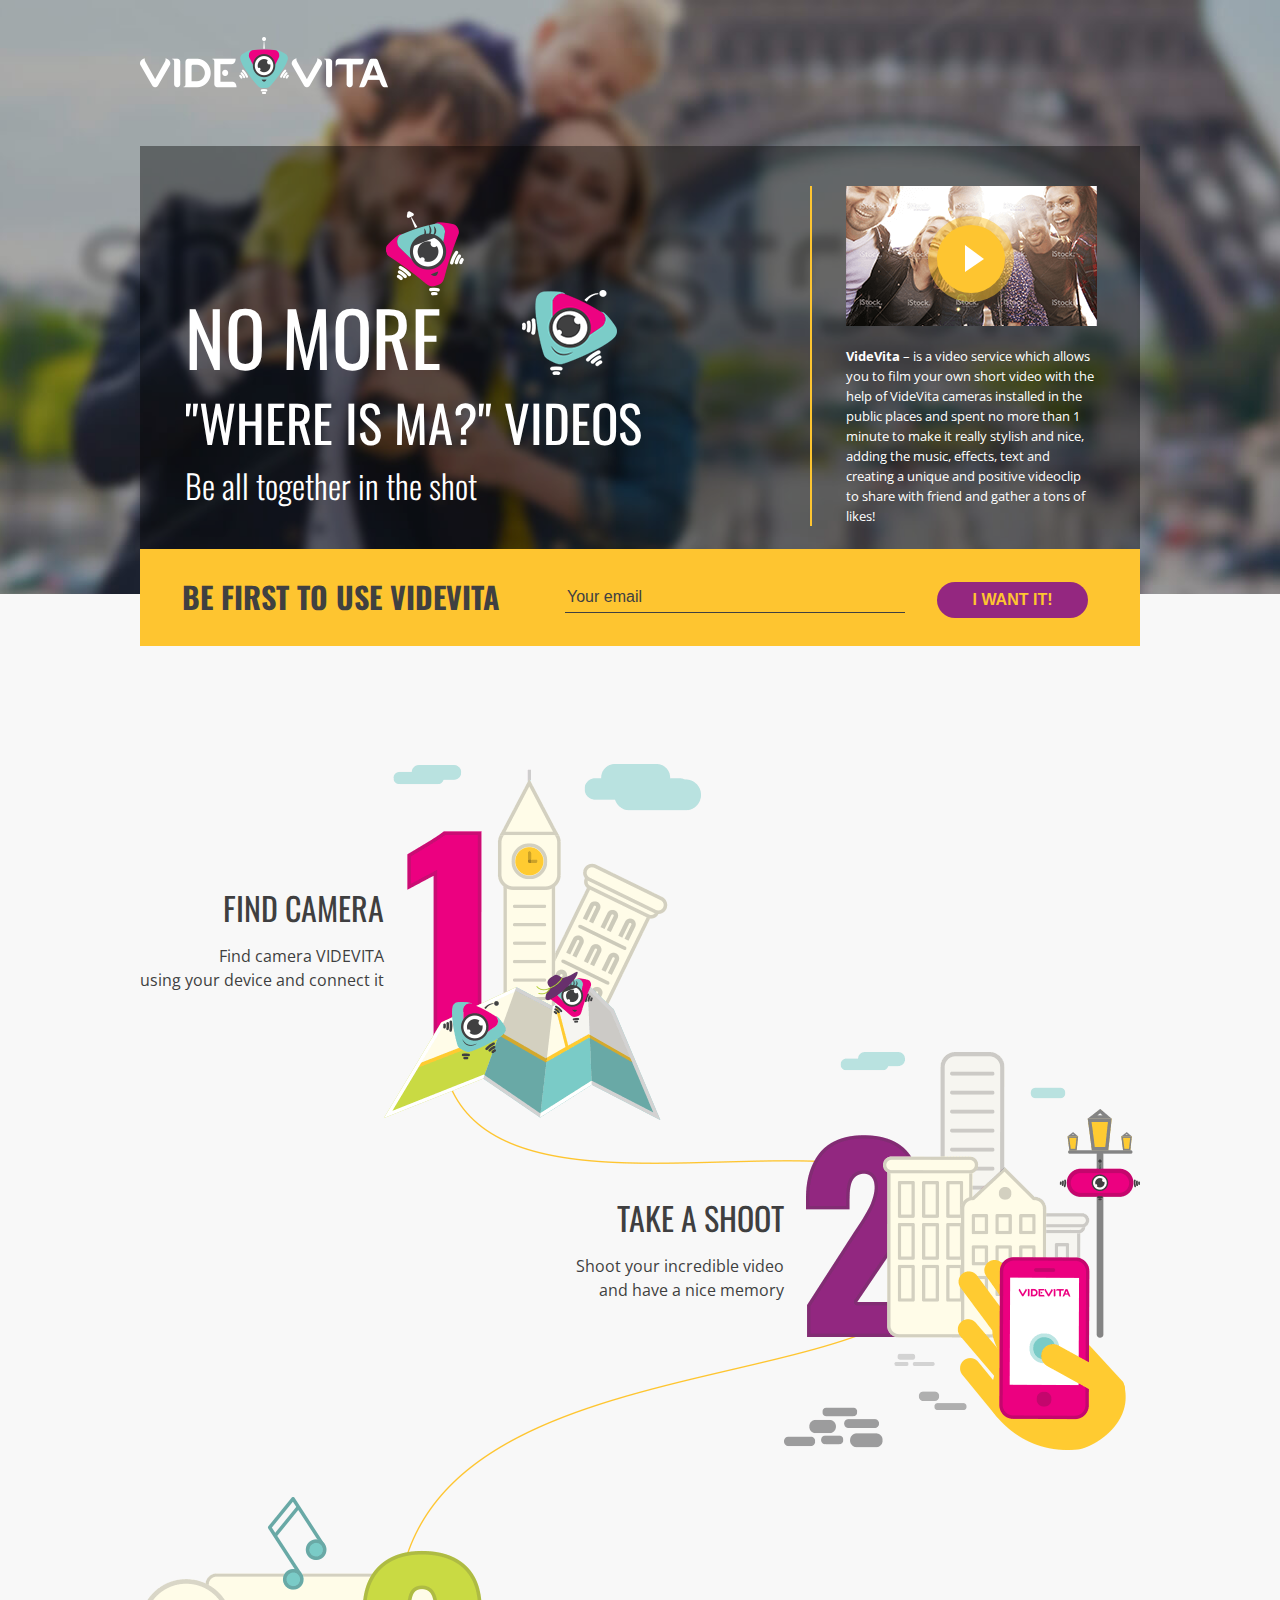
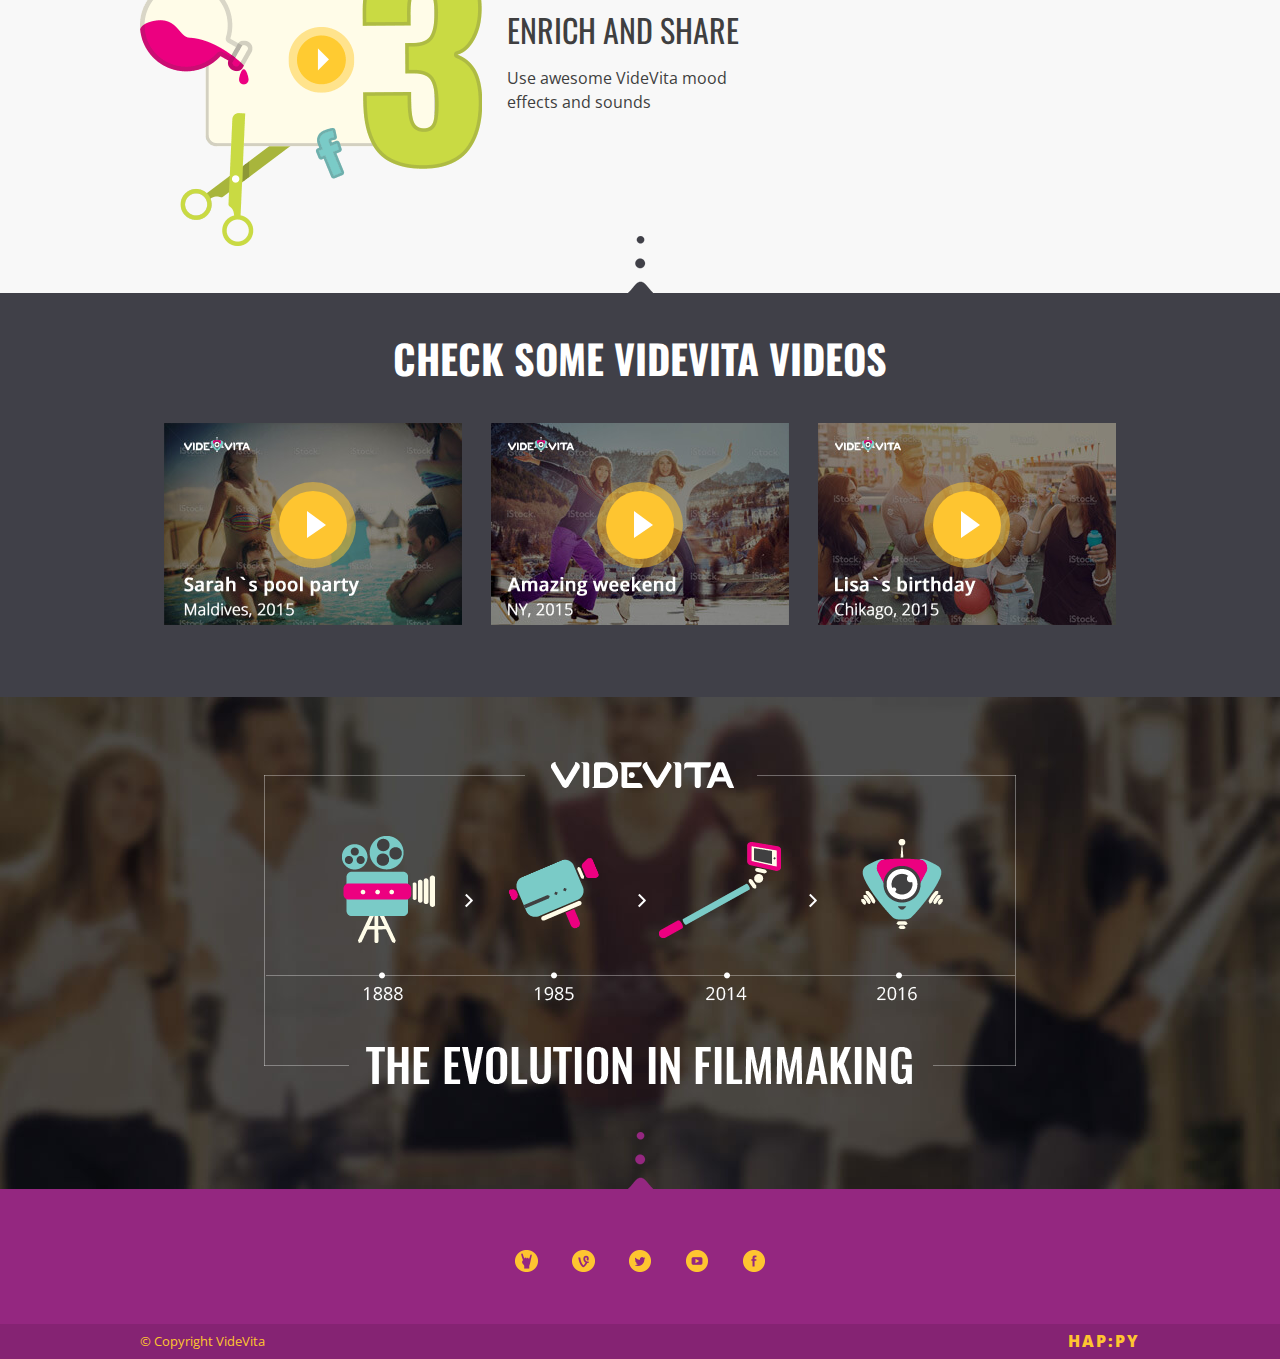
==== index.html @ 078ba2a0 "top finish" ====
<!DOCTYPE html>
<html lang="en">
<head>
	<meta charset="UTF-8">
	<title>Vide Vita</title>
	<link rel="stylesheet" href="css/application.css">
	<script src="javascript/jquery-1.11.3.min.js"></script>
	<script src="javascript/main.js"></script>
</head>
<body>

<div class="overflow" id="top_popup">
	<div class="popup animated fadeInLeft">
		<div class="close_btn">&times;</div>
		<iframe width="620" height="515" src="https://www.youtube.com/embed/m9vE_KxJKB8" frameborder="0" allowfullscreen></iframe>
	</div>
</div>
<div class="overflow" id="top_popup1">
	<div class="popup animated fadeInLeft">
		<div class="close_btn">close</div>
		<iframe width="620" height="515" src="https://www.youtube.com/embed/Utg8xJfvDkA" frameborder="0" allowfullscreen></iframe>
	</div>
</div>

<!--START-->
<section class="start">
	<!--header-->
	<header id="header">
		<a href="javascript:;" class="logo">
			<img src="img/logo.png" alt="videvita logo">
		</a>
	</header>
	<!--newsletter_subscribe-->
	<div class="about container">
		<div class="clearfix">
			<div class="left left_cont">
				<!-- youth content -->
				<div class="youth">
					<h1>
						<span>
							Turn your video selfie
						</span>
						<br>
						to masterpiece
					</h1>
					<p>
						All likes will be Yours
					</p>
					<img src="img/top_pair.png" alt="pair">
				</div>
				<!-- family content -->
				<div class="family">
					<h1>
						No more<br>
						<span>
							"Where is Ma?" videos
						</span>
					</h1>
					<p>
						Be all together in the shot
					</p>
				</div>
				<!-- travel content -->
				<div class="travel">
					<h1>
						No more <br>
						<span>
							boring videos
						</span>
					</h1>
					<p>
						Journeys impressions – let them be really collectible
					</p>
				</div>
			</div>
			<div class="right right_cont">
				<div class="video">
					<span class="fake_play" data-target="top_popup"></span>
					<img src="img/top_video.png" alt="video">	
				</div>
				<p>
					<b>VideVita</b> – is a video service which 
					allows you to film your own short video with the help of VideVita cameras installed in the public places and spent no more than 1 minute to make it really stylish and nice, adding the music, effects, text and creating a unique and positive videoclip to share with friend and gather  a  tons of likes!
				</p>
			</div>
		</div>
		<div class="newsletter_subscribe">
			<h2 class="left">
				Be first to use VideVita
			</h2>
			<form action="">
				<input type="text" class="input_sub left" placeholder="Your email">
				<input type="submit" class="btn_sub right" value="I want it!">
			</form>
		</div>
	</div>
	
</section>

<!-- MANUAL -->
<section class="manual">
	<div class="container">
		<div class="container_fluid">
			<div class="block left manual_first">
				<div class="manual_content">
					<h2>
						find camera
					</h2>
					<p>
			      Find camera VIDEVITA
			      <br>
						using your device and connect it
					</p>
				</div>
				<div class="manual_img"><img src="img/manual_1.png" alt=""></div>
			</div>
		</div>
		<div class="container_fluid">
			<div class="block right manual_second">
				<div class="manual_content">
					<h2>
						take a shoot
					</h2>
					<p>
			      Shoot your incredible video 
			      <br> 
			      and have a nice memory
					</p>
				</div>
				<div class="manual_img"><img src="img/manual_2.png" alt=""></div>
			</div>
		</div>
		<div class="container_fluid">
			<div class="block left manual_third">
				<div class="manual_img"><img src="img/manual_3.png" alt=""></div>
				<div class="manual_content">
					<h2>
						enrich and share
					</h2>
					<p>
			      Use awesome VideVita mood 
			      <br>
						effects and sounds
					</p>
				</div>
			</div>
		</div>
	</div>
</section>

<!-- VIDEO -->
<section class="video">
	<div class="container">
		<h2>
			Check some videvita videos
		</h2>
		<div class="container_fluid videos_wr">
			<div class="block">
				<img src="img/video_block_1.jpg" alt="">
				<span class="fake_play"></span>
			</div>
			<div class="block">
				<img src="img/video_block_2.jpg" alt="">
				<span class="fake_play"></span>
			</div>
			<div class="block">
				<img src="img/video_block_3.jpg" alt="">
				<span class="fake_play"></span>
			</div>
		</div>
	</div>
</section>

<!-- EVOLUTION -->
<section class="evolution">
	<div class="container">
		<img class="evo_img" src="img/evolution_img.png" alt="evolution">
	</div>
</section>

<!-- FOOTER -->
<footer id="footer">
	<div class="container socials">
		<a href="javascript:;" class="soc_1"></a>
		<a href="javascript:;" class="soc_2"></a>
		<a href="javascript:;" class="soc_3"></a>
		<a href="javascript:;" class="soc_4"></a>
		<a href="javascript:;" class="soc_5"></a>
	</div>
	<div class="container_fluid bottom">
		<div class="container">
			<div class="left copy">
				&copy; Copyright VideVita
			</div>
			<div class="right">
				<a href="javascript:;" class="happy">
					HAP:PY
				</a>
			</div>
		</div>
	</div>
</footer>

</body>
</html>
---- css/application.css ----
@import url(https://fonts.googleapis.com/css?family=Open+Sans:400,700,300);
/* font-family: 'Open Sans', sans-serif; */
@import url(https://fonts.googleapis.com/css?family=Oswald:400,700,300);
/* font-family: 'Oswald', sans-serif; */

/* reset */
html, body, div, span, applet, object, iframe,
h1, h2, h3, h4, h5, h6, p, blockquote, pre,
a, abbr, acronym, address, big, cite, code,
del, dfn, em, img, ins, kbd, q, s, samp,
small, strike, strong, sub, sup, tt, var,
b, u, i, center,
dl, dt, dd, ol, ul, li,
fieldset, form, label, legend,
table, caption, tbody, tfoot, thead, tr, th, td,
article, aside, canvas, details, embed, 
figure, figcaption, footer, header, hgroup, 
menu, nav, output, ruby, section, summary,
time, mark, audio, video {
	margin: 0;
	padding: 0;
	border: 0;
	font-size: 100%;
	font: inherit;
	vertical-align: baseline;
}
article, aside, details, figcaption, figure, 
footer, header, hgroup, menu, nav, section {
	display: block;
}
body {
	line-height: 1;
}
ol, ul {
	list-style: none;
}
blockquote, q {
	quotes: none;
}
blockquote:before, blockquote:after,
q:before, q:after {
	content: '';
	content: none;
}
table {
	border-collapse: collapse;
	border-spacing: 0;
}
b{
	font-weight: bold;
}

/* def's*/
html, body{
	height: 100%;
	font-family: 'Open Sans', sans-serif;
	background-color: #f8f8f8;
}
*{
	-webkit-box-sizing:border-box;
	-moz-box-sizing:border-box;
	box-sizing:border-box
}
:before,:after{
	-webkit-box-sizing:border-box;
	-moz-box-sizing:border-box;
	box-sizing:border-box
}

.container:before,
.container:after,
.container_fluid:before,
.container_fluid:after{
	display: table;
  content: " ";
}
.container:after,
.container_fluid:after{
	clear: both;
}

.container{
	width: 1000px;
	margin: 0 auto;
}
.container_fluid{
	width: 100%;
}

.left{
	float: left;
}
.right{
	float: right;
}

/* animation */
.animated {
  -webkit-animation-duration: 1s;
  animation-duration: 1s;
  -webkit-animation-fill-mode: both;
  animation-fill-mode: both;
}
@-webkit-keyframes fadeInLeft {
  0% {
    opacity: 0;
    -webkit-transform: translate3d(-100%, 0, 0);
    transform: translate3d(-100%, 0, 0);
  }

  100% {
    opacity: 1;
    -webkit-transform: none;
    transform: none;
  }
}

@keyframes fadeInLeft {
  0% {
    opacity: 0;
    -webkit-transform: translate3d(-100%, 0, 0);
    -ms-transform: translate3d(-100%, 0, 0);
    transform: translate3d(-100%, 0, 0);
  }

  100% {
    opacity: 1;
    -webkit-transform: none;
    -ms-transform: none;
    transform: none;
  }
}

.fadeInLeft {
  -webkit-animation-name: fadeInLeft;
  animation-name: fadeInLeft;
}

/* popup */
.overflow{
	display: none;
	position: fixed;
	overflow: hidden;
	z-index: 10;
	top: 0;
	left: 0;
	align-items: center;

	width: 100%;
	height: 100%;
	background: rgba(0,0,0, .7);
}
	.overflow.visible{
		display: flex;
	}
	.overflow .popup{
		margin: 0 auto;
		min-width: 600px;
		min-height: 300px;
		position: relative;
		padding: 10px;
		background: rgba(255,255,255, .3);
	}
	.close_btn{
		color: #f8f8f8;
		font-size: 35px;
		cursor: pointer;
		position: absolute;
		z-index: 11;
		top: -35px;
		right: 0;
	}

/* fake_play */
.fake_play{
	display: block;
	position: absolute;
	z-index: 2;
	top: 50%;
	left: 50%;
	margin-top: -34px;
	margin-left: -34px;
	width: 68px;
	height: 68px;
	background: #fec530;
	-webkit-border-radius: 50%;
	-moz-border-radius: 50%;
	-o-border-radius: 50%;
	border-radius: 50%;
	box-shadow: 0 0 0 9px rgba(254,197,48, .5);
	cursor: pointer;

	-webkit-transition: all .3s ease-in-out;
	-moz-transition: all .3s ease-in-out;
	-ms-transition: all .3s ease-in-out;
	-o-transition: all .3s ease-in-out;
	transition: all .3s ease-in-out;
	
}
	.fake_play:after{
		content: "";
    display: block;
    position: absolute;
    top: 20px;
    left: 28px;
    margin: 0 auto;
    border-style: solid;
    border-width: 14.5px 0 13.5px 19px;
    border-color: transparent transparent transparent rgba(255, 255, 255, 1);
	}
	.fake_play:hover{
   	-webkit-transform: scale(1.1);
		-moz-transform: scale(1.1);
		transform: scale(1.1);
	}

/* header */
#header{
	width: 1000px;
	margin: 0 auto;
}
	#header .logo{
		display: block;
		color: #fff;
	}

/* top */
section.start{
	width: 100%;
	height: 594px;
	position: relative;

	padding-top: 37px;
	-webkit-transition: background .3s ease;
	-o-transition: background .3s ease;
	transition: background .3s ease;
}
	section.start#youth{
		background: url('images/top_bg.jpg') no-repeat 50% top;
		-webkit-background-size: cover;
		background-size: cover;
	}
		section.start .youth{
			display: none;
		}
		section.start#youth .youth{
			display: block;
		}
	section.start#family{
		background: url('images/top_family.jpg') no-repeat 50% top;
		-webkit-background-size: cover;
		background-size: cover;
	}
		section.start .family{
			display: none;
		}
		section.start#family .family{
			display: block;
		}
			section.start .family h1,
			section.start .travel h1{
				margin-top: 113px !important;
			}
			section.start .family h1:before{
				content: '';
				width: 231px;
				height: 164px;
				top: -88px;
				left: 201px;
				position: absolute;
				display: block;

				background: url('images/family_pair.png') no-repeat 0 0;
			}
	section.start#travel{
		background: url('images/top_travel.jpg') no-repeat 50% top;
		-webkit-background-size: cover;
		background-size: cover;
	}
		section.start .travel{
			display: none;
		}
		section.start#travel .travel{
			display: block;
		}
		section.start .travel h1:before{
			content: '';
			width: 212px;
			height: 223px;
			top: -101px;
			left: 208px;
			position: absolute;
			display: block;

			background: url('images/travel_pair.png') no-repeat 0 0;
		}

	section.start .newsletter_subscribe{
		position: absolute;
		bottom: 0;
		left: 0;
		width: 100%;
		padding: 33px 52px 28px 42px;

		background: #fec530;
	}
		.newsletter_subscribe h2{
			font-size: 30px;
			color: #404041;
			text-transform: uppercase;
			font-family: 'Oswald', sans-serif;
			font-weight: 700;
		}
		.newsletter_subscribe .input_sub{
			background: none;
			border: none;
			border-bottom: 1px solid #404041;
			outline: none;
			width: 340px;	
			margin-left: 65px;

			font-size: 16px;
			color: #404041;
			line-height: 28px;
		}

		::-webkit-input-placeholder {color:#404041;}
		::-moz-placeholder          {color:#404041;}
		:-moz-placeholder           {color:#404041;}
		:-ms-input-placeholder      {color:#404041;}

		.newsletter_subscribe .btn_sub{
			border: none;
			outline: none;
			height: 36px;
			width: 151px;
			
			cursor: pointer;
			text-align: center;
			color: #fec530;
			font-size: 16px;
			font-weight: 900;
			background: #942780;
			text-transform: uppercase;
			border-radius: 25px;

			-webkit-transition: all .3s ease-in-out;
			-o-transition: all .3s ease-in-out;
			transition: all .3s ease-in-out;
		}
			.newsletter_subscribe .btn_sub:hover{
				background-color: #fec530;
				color: #942780;
				box-shadow: 0 0 0 2px #942780;
			}

	section.start .about{
		position: relative;
		bottom: -50px;
		height: 500px;
		left: 0;
		padding: 40px 45px;

		background: rgba(0,0,0, .4);
	}
	section.start .about .left_cont{
		color: #fff;
	}
		section.start .left_cont h1{
			margin-bottom: 20px;
			margin-top: -25px;
			position: relative;

			font-family: 'Oswald', sans-serif;
			font-size: 75px;
			text-transform: uppercase;
		}
			section.start .left_cont h1 span {
				font-size: 51px;
			}
		section.start .left_cont p{
			margin-bottom: 35px;

			font-size: 33px;
			font-family: 'Oswald', sans-serif;
			font-weight: 300;
		}
	section.start .about .right_cont{
		padding-left: 34px;
		width: 285px;
		border-left: 2px solid #fec530;

		color: #fff;
		font-size: 13px;
		line-height: 20px;
	}
		section.start .about .video {
			margin-bottom: 15px;
			position: relative;
		}

/* manual */
section.manual{
	padding-top: 170px;
	padding-bottom: 45px;
}
	section.manual > .container{
		background: url('images/manual_bg.png') no-repeat 264px 230px;
	}
	section.manual h2{
		margin-bottom: 20px;

		font-family: 'Oswald', sans-serif;
		text-transform: uppercase;
		font-size: 32px;
		color: #3f3f40;
		font-weight: 400;
	}
	section.manual p{
		font-size: 16px;
		line-height: 24px;
		font-weight: 400;
		color: #3f3f40;
	}
	section.manual .block{
		position: relative;
	}
	section.manual .block > div{
		float: left;
	}
		.manual_first,
		.manual_second{
			text-align: right;
		}
		.manual_first .manual_content{
			margin-top: 128px;
		}
		.manual_second{
			margin-top: -70px;
		}
			.manual_second .manual_content{
				margin-top: 150px;
			}
		.manual_third{
			margin-top: 45px;
		}
			.manual_third .manual_content{
				margin-top: 117px;
				margin-left: 25px;
			}

/* video */
section.video{
	background: #404048;
	color: #fff;
	text-align: center;

	padding-bottom: 70px;
	position: relative;
}
	section.video:before{
		content: '';
		position: absolute;
		top: -57px;
		left: 50%;
		margin-left: -12px;
		width: 25px;
		height: 57px;

		background: url('images/video_before.png') no-repeat 50%;
		z-index: 2;
	}
	section.video h2{
		text-align: center;
		text-transform: uppercase;
		font-size: 40px;
		font-family: 'Oswald', sans-serif;
		font-weight: 700;

		margin: 45px 0;
	}

	section.video .block {
		display: inline-block;
		position: relative;
	}
		section.video .block:nth-child(even){
			margin: 0 25px;
		}

/* evolution */
section.evolution{
	height: 492px;

	background: url('images/evolution_bg.jpg') no-repeat 50%;
	-webkit-background-size: cover;
	background-size: cover;
}
	section.evolution .evo_img{
		display: block;
		margin: 65px auto 105px;
	}

/* footer */
#footer{
	background-color: #942780;
	position: relative;
}
	#footer:before{
		content: '';
		position: absolute;
		top: -57px;
		left: 50%;
		margin-left: -12px;
		width: 25px;
		height: 57px;

		background: url('images/footer_before.png') no-repeat 50%;
		z-index: 2;
	}
	#footer .socials{
		text-align: center;
		padding-top: 60px;
		padding-bottom: 50px;
	}
		#footer .socials a{
			display: inline-block;
			margin: 0 15px;
			width: 23px;
			height: 23px;
			text-decoration: none;

			-webkit-transition: all .3s ease-in-out;
			-moz-transition: all .3s ease-in-out;
			-ms-transition: all .3s ease-in-out;
			-o-transition: all .3s ease-in-out;
			transition: all .3s ease-in-out;
		}
			#footer .socials a:hover{
		   	-webkit-transform: scale(0.9);
				-moz-transform: scale(0.9);
				transform: scale(0.9);
			}
			#footer .socials a.soc_1{
				background: url('images/soc_1.png') no-repeat 50%;
			}
			#footer .socials a.soc_2{
				background: url('images/soc_2.png') no-repeat 50%;
			}
			#footer .socials a.soc_3{
				background: url('images/soc_3.png') no-repeat 50%;
			}
			#footer .socials a.soc_4{
				background: url('images/soc_4.png') no-repeat 50%;
			}
			#footer .socials a.soc_5{
				background: url('images/soc_5.png') no-repeat 50%;
			}
	#footer .bottom{
		height: 35px;
		line-height: 35px;

		background: #852373;
		color: #fec530;
	}
		#footer .bottom .copy{
			font-size: 13px;
		}
		#footer .bottom .happy{
			color: #fec530;
			text-decoration: none;
			font-weight: 900;
			text-transform: uppercase;
			letter-spacing: 2px;

			-webkit-transition: color .3s ease-in-out;
			-moz-transition: color .3s ease-in-out;
			-ms-transition: color .3s ease-in-out;
			-o-transition: color .3s ease-in-out;
			transition: color .3s ease-in-out;
		}
			#footer .happy:hover{
				color: #fff;
			}
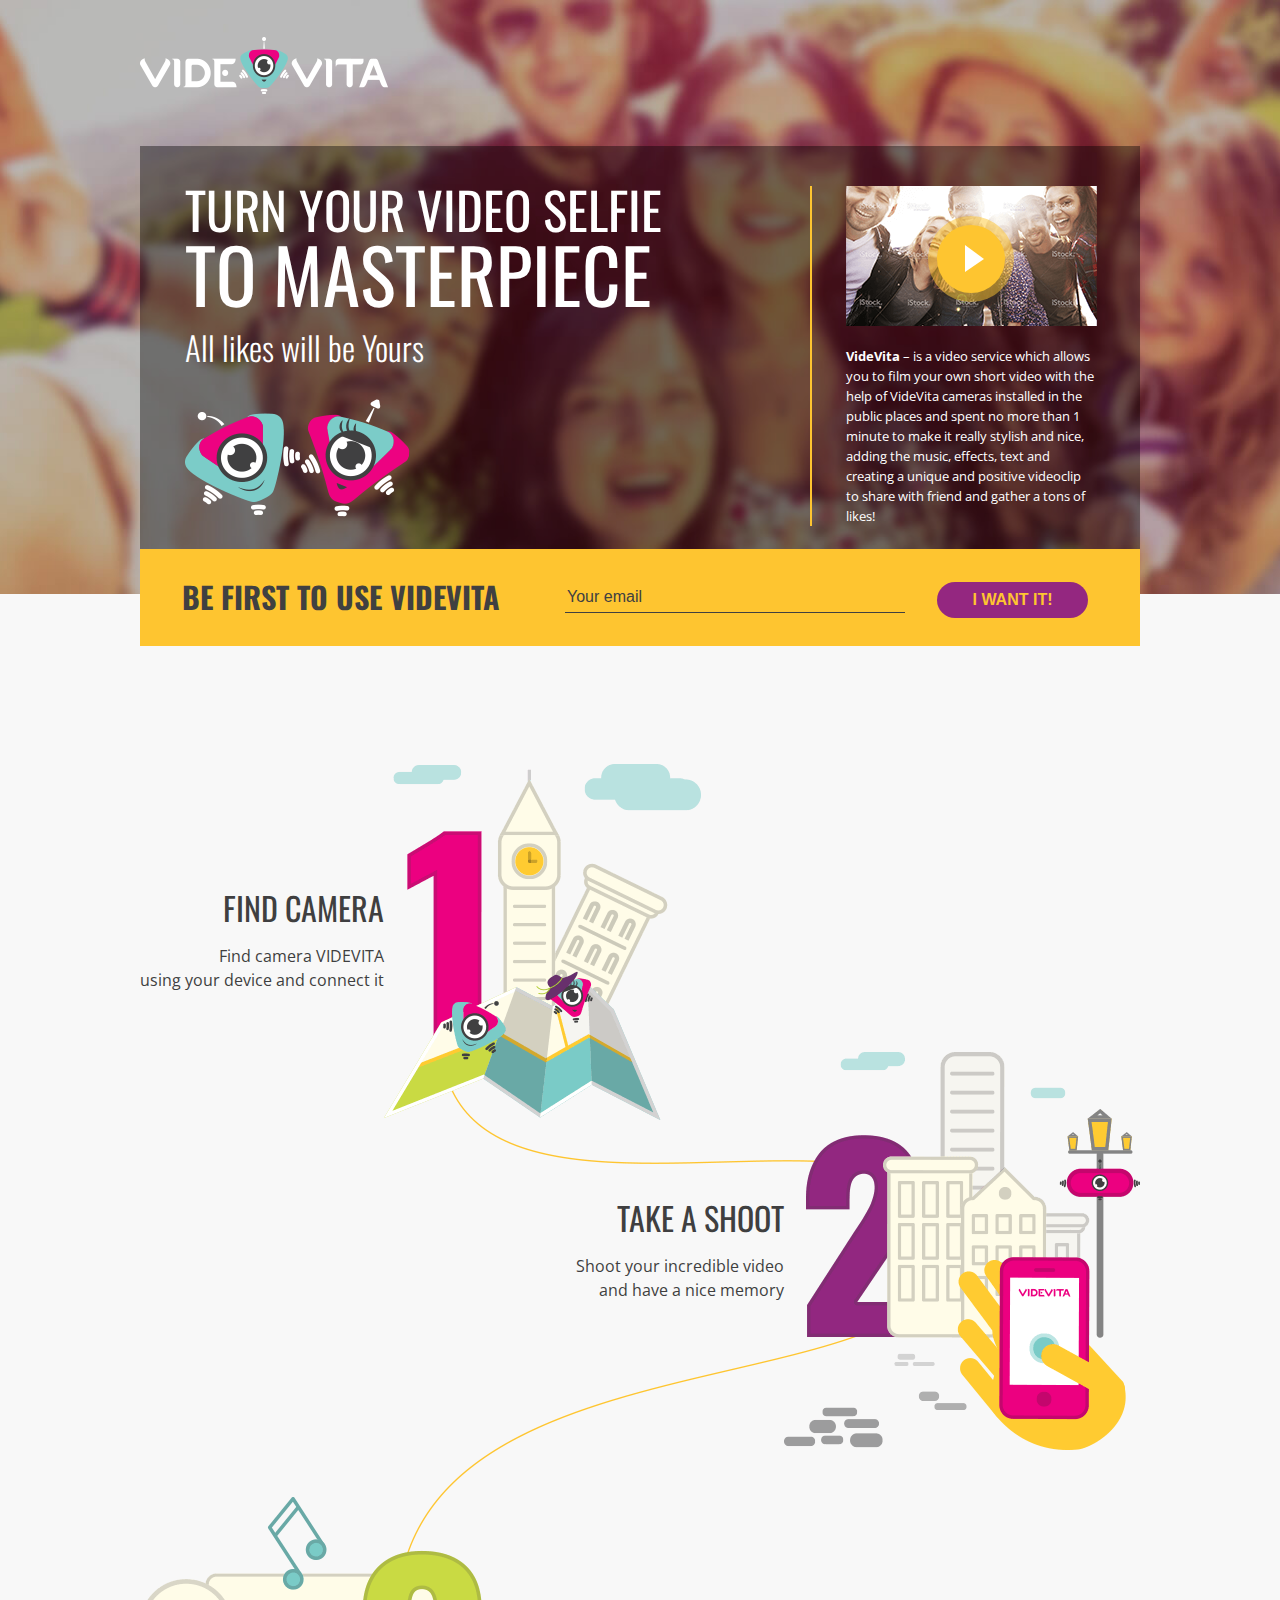
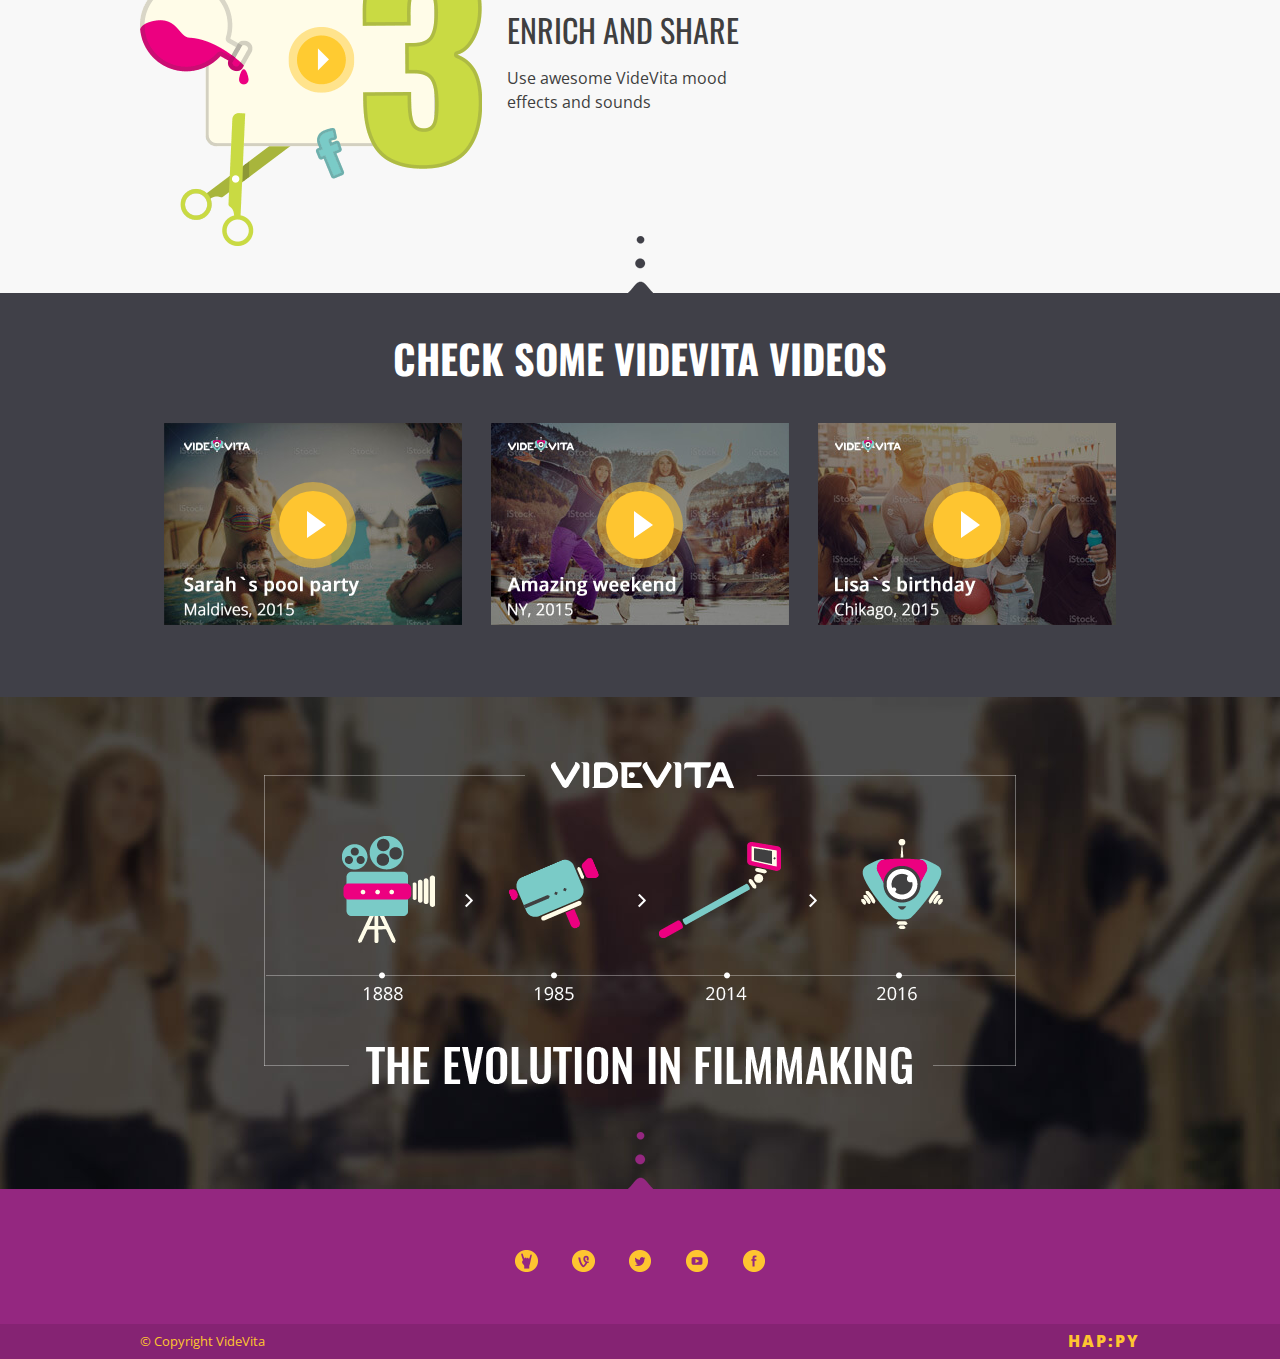
==== commit 27b76cfa: "divide to 3" ====
--- a/index.html
+++ b/index.html
@@ -12,18 +12,30 @@
 <div class="overflow" id="top_popup">
 	<div class="popup animated fadeInLeft">
 		<div class="close_btn">&times;</div>
-		<iframe width="620" height="515" src="https://www.youtube.com/embed/m9vE_KxJKB8" frameborder="0" allowfullscreen></iframe>
-	</div>
-</div>
-<div class="overflow" id="top_popup1">
-	<div class="popup animated fadeInLeft">
-		<div class="close_btn">close</div>
-		<iframe width="620" height="515" src="https://www.youtube.com/embed/Utg8xJfvDkA" frameborder="0" allowfullscreen></iframe>
+		<iframe id="player" width="620" height="515" src="https://www.youtube.com/embed/m9vE_KxJKB8?enablejsapi=1" frameborder="0" allowfullscreen></iframe>
+	</div>
+</div>
+<div class="overflow" id="vid_1">
+	<div class="popup animated fadeInLeft">
+		<div class="close_btn">&times;</div>
+		<iframe id="player2" width="620" height="515" src="https://www.youtube.com/embed/Utg8xJfvDkA?enablejsapi=1" frameborder="0" allowfullscreen></iframe>
+	</div>
+</div>
+<div class="overflow" id="vid_2">
+	<div class="popup animated fadeInLeft">
+		<div class="close_btn">&times;</div>
+		<iframe id="player3" width="620" height="515" src="https://www.youtube.com/embed/xbzcPTRSy5Y?enablejsapi=1" frameborder="0" allowfullscreen></iframe>
+	</div>
+</div>
+<div class="overflow" id="vid_3">
+	<div class="popup animated fadeInLeft">
+		<div class="close_btn">&times;</div>
+		<iframe id="player4" width="620" height="515" src="https://www.youtube.com/embed/7QGIwifx1K0?enablejsapi=1" frameborder="0" allowfullscreen></iframe>
 	</div>
 </div>
 
 <!--START-->
-<section class="start">
+<section class="start" id="youth">
 	<!--header-->
 	<header id="header">
 		<a href="javascript:;" class="logo">
@@ -157,15 +169,15 @@
 		<div class="container_fluid videos_wr">
 			<div class="block">
 				<img src="img/video_block_1.jpg" alt="">
-				<span class="fake_play"></span>
+				<span class="fake_play" data-target="vid_1"></span>
 			</div>
 			<div class="block">
 				<img src="img/video_block_2.jpg" alt="">
-				<span class="fake_play"></span>
+				<span class="fake_play" data-target="vid_2"></span>
 			</div>
 			<div class="block">
 				<img src="img/video_block_3.jpg" alt="">
-				<span class="fake_play"></span>
+				<span class="fake_play" data-target="vid_3"></span>
 			</div>
 		</div>
 	</div>
@@ -193,7 +205,7 @@
 				&copy; Copyright VideVita
 			</div>
 			<div class="right">
-				<a href="javascript:;" class="happy">
+				<a href="http://happydesign.pro/" target="_blank" class="happy">
 					HAP:PY
 				</a>
 			</div>
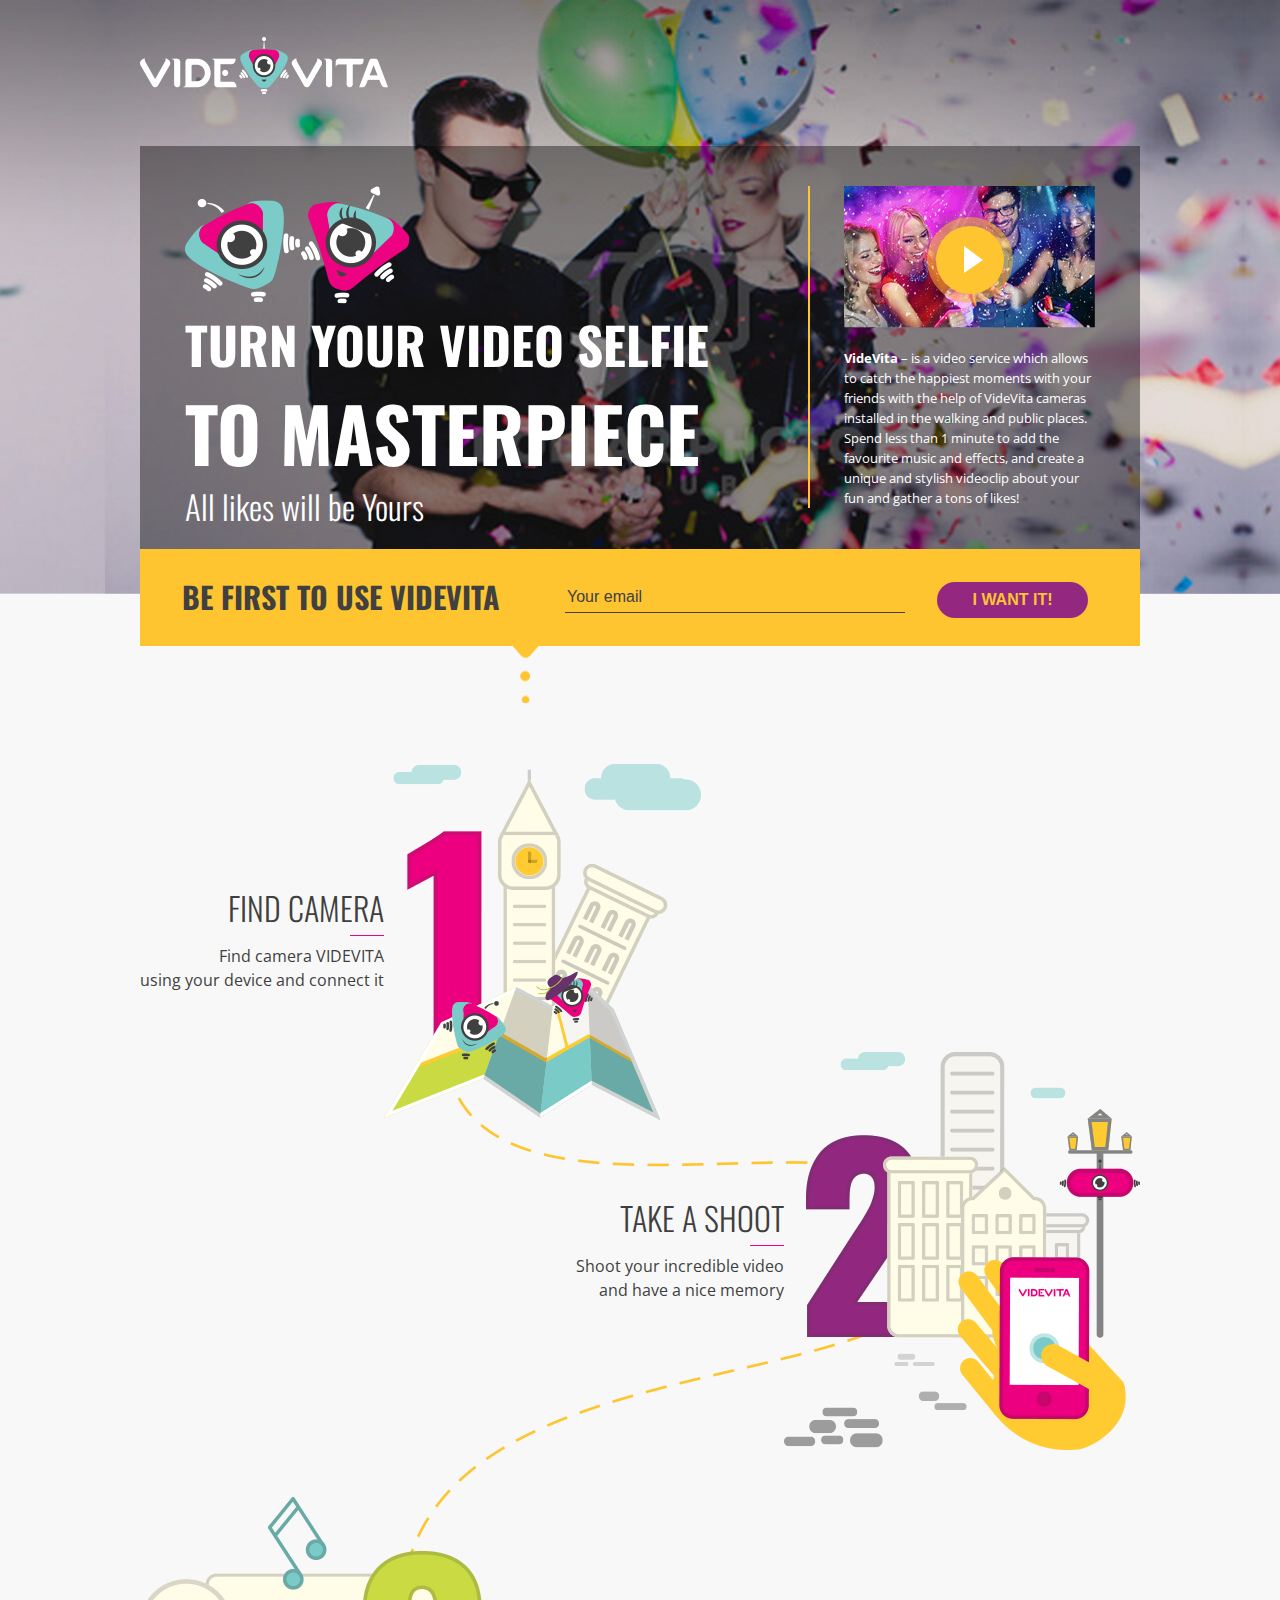
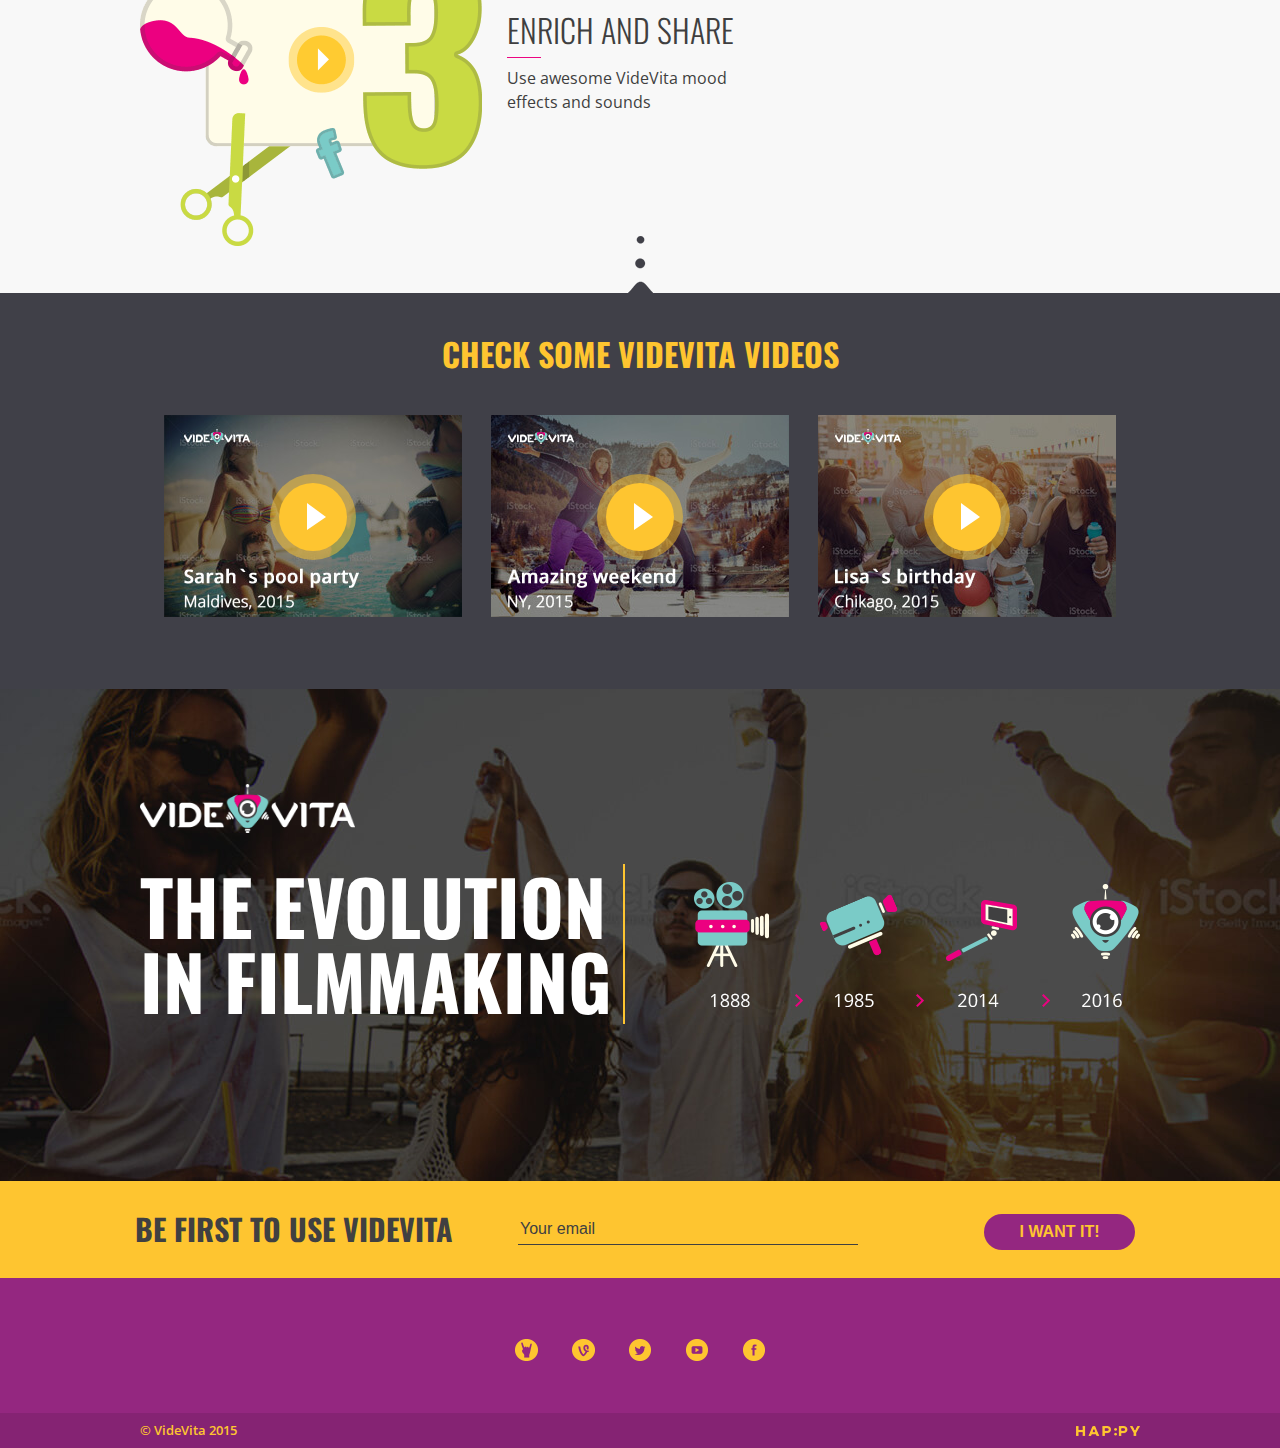
==== commit f1c999ad: "fxs/changes" ====
--- a/index.html
+++ b/index.html
@@ -2,6 +2,7 @@
 <html lang="en">
 <head>
 	<meta charset="UTF-8">
+	<meta content="width=device-width, initial-scale=1.0" name="viewport">
 	<title>Vide Vita</title>
 	<link rel="stylesheet" href="css/application.css">
 	<script src="javascript/jquery-1.11.3.min.js"></script>
@@ -10,27 +11,27 @@
 <body>
 
 <div class="overflow" id="top_popup">
-	<div class="popup animated fadeInLeft">
-		<div class="close_btn">&times;</div>
-		<iframe id="player" width="620" height="515" src="https://www.youtube.com/embed/m9vE_KxJKB8?enablejsapi=1" frameborder="0" allowfullscreen></iframe>
+	<div class="popup">
+		<div class="close_btn">&times;</div>
+		<iframe id="player" width="620" height="515" src="https://www.youtube.com/embed/m9vE_KxJKB8?enablejsapi=1&loop=1&playlist=m9vE_KxJKB8" frameborder="0" allowfullscreen></iframe>
 	</div>
 </div>
 <div class="overflow" id="vid_1">
-	<div class="popup animated fadeInLeft">
-		<div class="close_btn">&times;</div>
-		<iframe id="player2" width="620" height="515" src="https://www.youtube.com/embed/Utg8xJfvDkA?enablejsapi=1" frameborder="0" allowfullscreen></iframe>
+	<div class="popup">
+		<div class="close_btn">&times;</div>
+		<iframe id="player2" width="620" height="515" src="https://www.youtube.com/embed/Utg8xJfvDkA?enablejsapi=1&loop=1&playlist=Utg8xJfvDkA" frameborder="0" allowfullscreen></iframe>
 	</div>
 </div>
 <div class="overflow" id="vid_2">
-	<div class="popup animated fadeInLeft">
-		<div class="close_btn">&times;</div>
-		<iframe id="player3" width="620" height="515" src="https://www.youtube.com/embed/xbzcPTRSy5Y?enablejsapi=1" frameborder="0" allowfullscreen></iframe>
+	<div class="popup">
+		<div class="close_btn">&times;</div>
+		<iframe id="player3" width="620" height="515" src="https://www.youtube.com/embed/xbzcPTRSy5Y?enablejsapi=1&loop=1&playlist=xbzcPTRSy5Y" frameborder="0" allowfullscreen></iframe>
 	</div>
 </div>
 <div class="overflow" id="vid_3">
-	<div class="popup animated fadeInLeft">
-		<div class="close_btn">&times;</div>
-		<iframe id="player4" width="620" height="515" src="https://www.youtube.com/embed/7QGIwifx1K0?enablejsapi=1" frameborder="0" allowfullscreen></iframe>
+	<div class="popup">
+		<div class="close_btn">&times;</div>
+		<iframe id="player4" width="620" height="515" src="https://www.youtube.com/embed/7QGIwifx1K0?enablejsapi=1&loop=1&playlist=7QGIwifx1K0" frameborder="0" allowfullscreen></iframe>
 	</div>
 </div>
 
@@ -48,6 +49,7 @@
 			<div class="left left_cont">
 				<!-- youth content -->
 				<div class="youth">
+					<img src="img/top_pair.png" alt="pair">
 					<h1>
 						<span>
 							Turn your video selfie
@@ -58,7 +60,6 @@
 					<p>
 						All likes will be Yours
 					</p>
-					<img src="img/top_pair.png" alt="pair">
 				</div>
 				<!-- family content -->
 				<div class="family">
@@ -88,11 +89,11 @@
 			<div class="right right_cont">
 				<div class="video">
 					<span class="fake_play" data-target="top_popup"></span>
-					<img src="img/top_video.png" alt="video">	
+					<img src="img/top_video.jpg" alt="video">	
 				</div>
 				<p>
-					<b>VideVita</b> – is a video service which 
-					allows you to film your own short video with the help of VideVita cameras installed in the public places and spent no more than 1 minute to make it really stylish and nice, adding the music, effects, text and creating a unique and positive videoclip to share with friend and gather  a  tons of likes!
+					<b>VideVita</b> – is a video service which allows to catch the happiest moments with your friends with the help of     VideVita cameras installed in the     walking and public places. Spend less than 1 minute to add the favourite music and effects, and create a unique and stylish videoclip about your fun  and gather a tons of likes!
+
 				</p>
 			</div>
 		</div>
@@ -146,7 +147,7 @@
 			<div class="block left manual_third">
 				<div class="manual_img"><img src="img/manual_3.png" alt=""></div>
 				<div class="manual_content">
-					<h2>
+					<h2 class="skull">
 						enrich and share
 					</h2>
 					<p>
@@ -186,7 +187,32 @@
 <!-- EVOLUTION -->
 <section class="evolution">
 	<div class="container">
-		<img class="evo_img" src="img/evolution_img.png" alt="evolution">
+		<div class="left left_cont">
+			<img src="img/logo.png" alt="evologo" class="evolution_logo">
+			<h2>
+				tHE EVOLUTION
+				<br>
+				IN fILMMAKING
+			</h2>
+		</div>
+		<div class="right right_cont">
+			<img class="evo_img" src="img/evolution_img.png" alt="evolution">	
+		</div>
+	</div>
+</section>
+
+<!-- prefooter sendemailform -->
+<section class="footer_sendmail">
+	<div class="newsletter_subscribe">
+		<div class="container">
+			<h2 class="left">
+				Be first to use VideVita
+			</h2>
+			<form action="">
+				<input type="text" class="input_sub left" placeholder="Your email">
+				<input type="submit" class="btn_sub right" value="I want it!">
+			</form>
+		</div>
 	</div>
 </section>
 
@@ -202,11 +228,11 @@
 	<div class="container_fluid bottom">
 		<div class="container">
 			<div class="left copy">
-				&copy; Copyright VideVita
+				&copy; VideVita 2015
 			</div>
 			<div class="right">
 				<a href="http://happydesign.pro/" target="_blank" class="happy">
-					HAP:PY
+					<img src="img/happy.png" alt="happy_logo">
 				</a>
 			</div>
 		</div>
--- a/css/application.css
+++ b/css/application.css
@@ -1,6 +1,6 @@
-@import url(https://fonts.googleapis.com/css?family=Open+Sans:400,700,300);
+@import url(https://fonts.googleapis.com/css?family=Open+Sans:400,300,600,700,800);
 /* font-family: 'Open Sans', sans-serif; */
-@import url(https://fonts.googleapis.com/css?family=Oswald:400,700,300);
+@import url(https://fonts.googleapis.com/css?family=Oswald:400,300,700);
 /* font-family: 'Oswald', sans-serif; */
 
 /* reset */
@@ -55,7 +55,15 @@
 	height: 100%;
 	font-family: 'Open Sans', sans-serif;
 	background-color: #f8f8f8;
-}
+	min-width: 100px;
+}
+
+body > section,
+footer{
+	width: 100%;
+	min-width: 1000px;
+}
+
 *{
 	-webkit-box-sizing:border-box;
 	-moz-box-sizing:border-box;
@@ -149,6 +157,10 @@
 	width: 100%;
 	height: 100%;
 	background: rgba(0,0,0, .7);
+
+	-webkit-transition: all .3s ease;
+	-o-transition: all .3s ease;
+	transition: all .3s ease;
 }
 	.overflow.visible{
 		display: flex;
@@ -158,8 +170,6 @@
 		min-width: 600px;
 		min-height: 300px;
 		position: relative;
-		padding: 10px;
-		background: rgba(255,255,255, .3);
 	}
 	.close_btn{
 		color: #f8f8f8;
@@ -246,6 +256,13 @@
 		section.start#youth .youth{
 			display: block;
 		}
+		section.start#youth h1{
+			margin-top: -10px;
+		}
+		section.start#youth h1 span{
+			display: inline-block;
+			margin-bottom: 25px;
+		}
 	section.start#family{
 		background: url('images/top_family.jpg') no-repeat 50% top;
 		-webkit-background-size: cover;
@@ -265,12 +282,16 @@
 				content: '';
 				width: 231px;
 				height: 164px;
-				top: -88px;
+				top: -82px;
 				left: 201px;
 				position: absolute;
 				display: block;
 
 				background: url('images/family_pair.png') no-repeat 0 0;
+			}
+			section.start .family h1 span{
+				display: block;
+				margin-top: 10px;
 			}
 	section.start#travel{
 		background: url('images/top_travel.jpg') no-repeat 50% top;
@@ -283,22 +304,40 @@
 		section.start#travel .travel{
 			display: block;
 		}
+		section.start .travel h1 span{
+			display: block;
+			margin-top: 13px;
+		}
 		section.start .travel h1:before{
 			content: '';
 			width: 212px;
 			height: 223px;
-			top: -101px;
+			top: -93px;
 			left: 208px;
 			position: absolute;
 			display: block;
 
 			background: url('images/travel_pair.png') no-repeat 0 0;
 		}
-
+	
 	section.start .newsletter_subscribe{
 		position: absolute;
 		bottom: 0;
 		left: 0;
+	}
+		section.start .newsletter_subscribe:before{
+			content: '';
+			position: absolute;
+			bottom: -57px;
+			left: 373px;
+			width: 25px;
+			height: 57px;
+
+			background: url('images/top_before.png') no-repeat 50%;
+			z-index: 2;
+		}
+	section.start .newsletter_subscribe,
+	section.footer_sendmail .newsletter_subscribe{
 		width: 100%;
 		padding: 33px 52px 28px 42px;
 
@@ -374,12 +413,13 @@
 			font-family: 'Oswald', sans-serif;
 			font-size: 75px;
 			text-transform: uppercase;
+			font-weight: 700;
 		}
 			section.start .left_cont h1 span {
 				font-size: 51px;
 			}
 		section.start .left_cont p{
-			margin-bottom: 35px;
+			margin-bottom: 30px;
 
 			font-size: 33px;
 			font-family: 'Oswald', sans-serif;
@@ -387,7 +427,7 @@
 		}
 	section.start .about .right_cont{
 		padding-left: 34px;
-		width: 285px;
+		width: 287px;
 		border-left: 2px solid #fec530;
 
 		color: #fff;
@@ -414,8 +454,22 @@
 		text-transform: uppercase;
 		font-size: 32px;
 		color: #3f3f40;
-		font-weight: 400;
-	}
+		font-weight: 300;
+		position: relative;
+	}
+		section.manual h2:after{
+			content: '';
+			position: absolute;
+			bottom: -12px;
+			right: 0;
+			width: 34px;
+			height: 1px;
+			background: #ec0681;
+		}
+		section.manual h2.skull:after{
+			right: inherit;
+			left: 0;
+		}
 	section.manual p{
 		font-size: 16px;
 		line-height: 24px;
@@ -473,9 +527,10 @@
 	section.video h2{
 		text-align: center;
 		text-transform: uppercase;
-		font-size: 40px;
+		font-size: 32px;
 		font-family: 'Oswald', sans-serif;
 		font-weight: 700;
+		color: #fec530;
 
 		margin: 45px 0;
 	}
@@ -492,13 +547,35 @@
 section.evolution{
 	height: 492px;
 
+	padding-top: 95px;
+
 	background: url('images/evolution_bg.jpg') no-repeat 50%;
 	-webkit-background-size: cover;
 	background-size: cover;
 }
+	section.evolution .evolution_logo{
+		display: block;
+		width: 215px;
+		margin-bottom: 35px;
+	}
+	section.evolution h2{
+		text-transform: uppercase;
+		font-size: 75px;
+		font-family: 'Oswald', sans-serif;
+		font-weight: 700;
+		color: #fff;
+	}
 	section.evolution .evo_img{
 		display: block;
-		margin: 65px auto 105px;
+		margin-top: 18px;
+		margin-left: 55px;
+	}
+	section.evolution .left_cont{
+	}
+	section.evolution .right_cont{
+		height: 160px;
+		margin-top: 80px;
+		border-left: 2px solid #fec530;
 	}
 
 /* footer */
@@ -506,18 +583,6 @@
 	background-color: #942780;
 	position: relative;
 }
-	#footer:before{
-		content: '';
-		position: absolute;
-		top: -57px;
-		left: 50%;
-		margin-left: -12px;
-		width: 25px;
-		height: 57px;
-
-		background: url('images/footer_before.png') no-repeat 50%;
-		z-index: 2;
-	}
 	#footer .socials{
 		text-align: center;
 		padding-top: 60px;
@@ -565,20 +630,8 @@
 	}
 		#footer .bottom .copy{
 			font-size: 13px;
+			font-weight: 600;
 		}
 		#footer .bottom .happy{
-			color: #fec530;
 			text-decoration: none;
-			font-weight: 900;
-			text-transform: uppercase;
-			letter-spacing: 2px;
-
-			-webkit-transition: color .3s ease-in-out;
-			-moz-transition: color .3s ease-in-out;
-			-ms-transition: color .3s ease-in-out;
-			-o-transition: color .3s ease-in-out;
-			transition: color .3s ease-in-out;
-		}
-			#footer .happy:hover{
-				color: #fff;
-			}
+		}
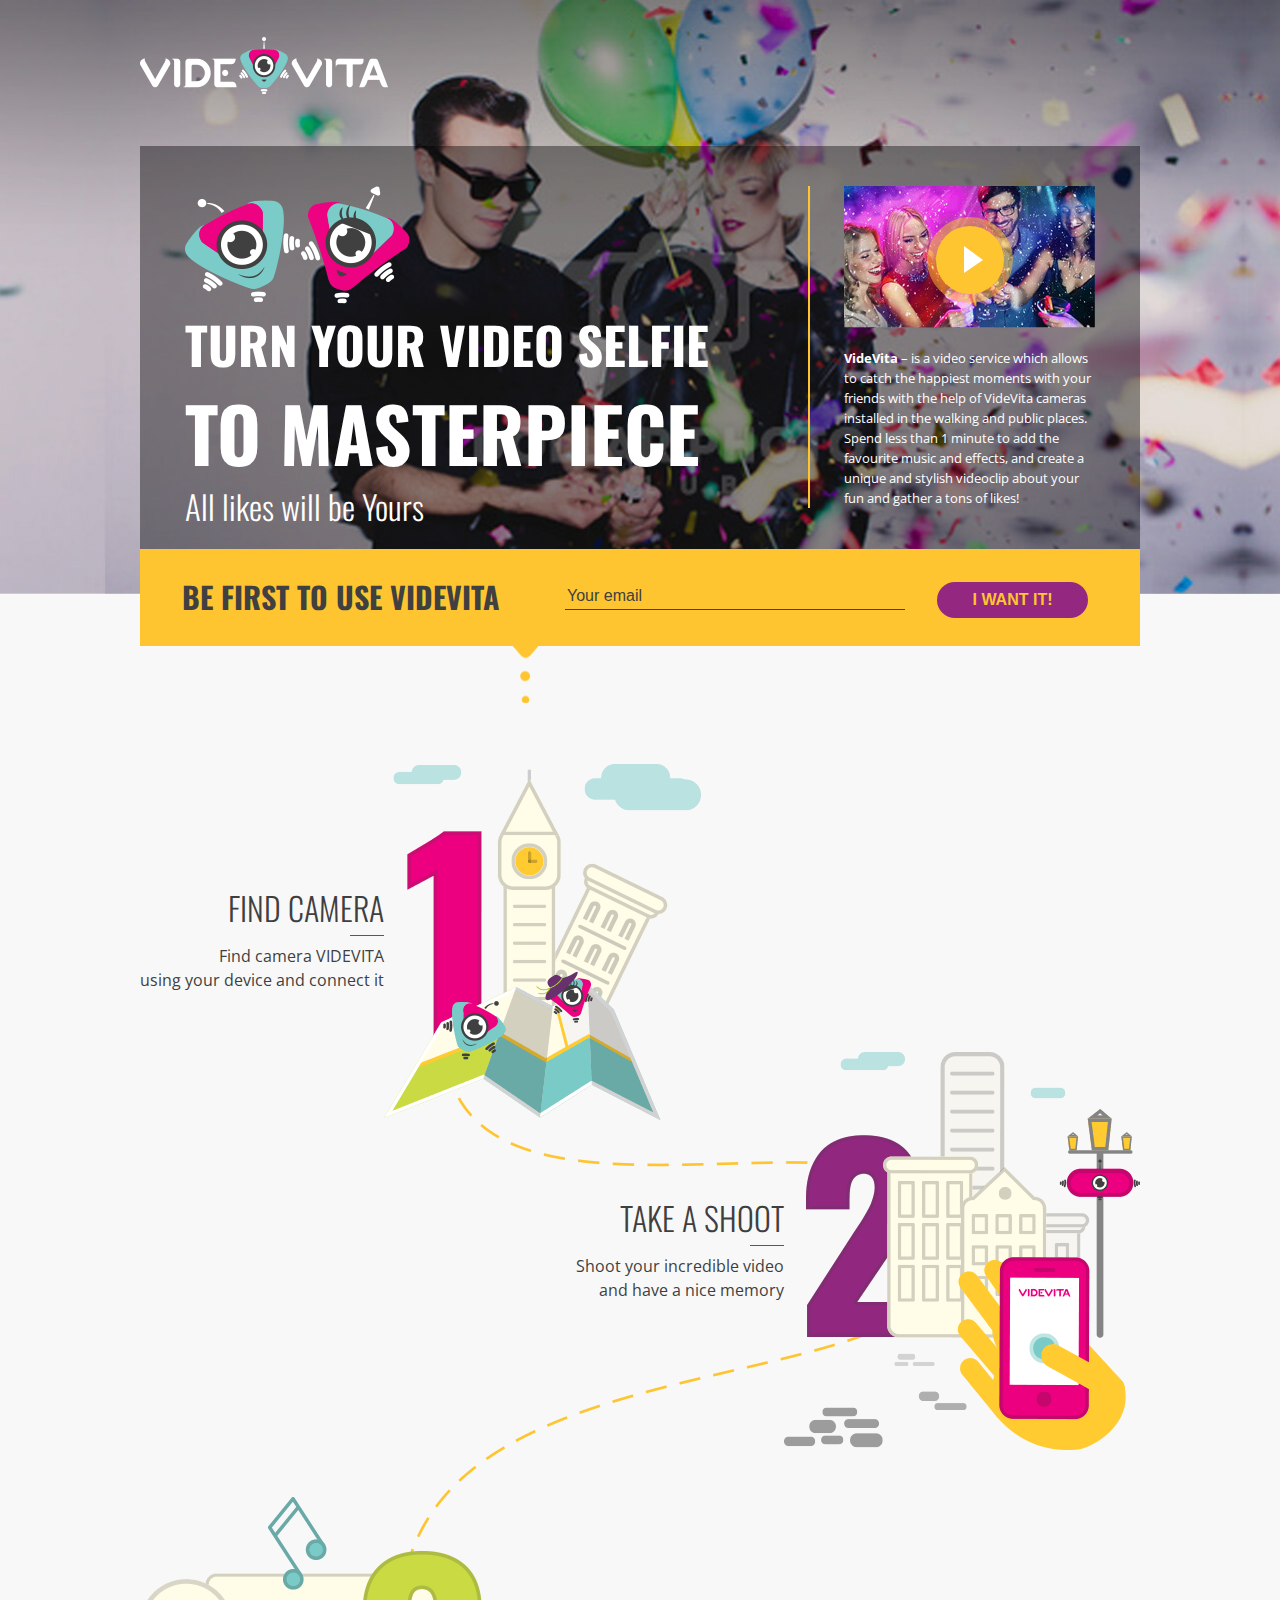
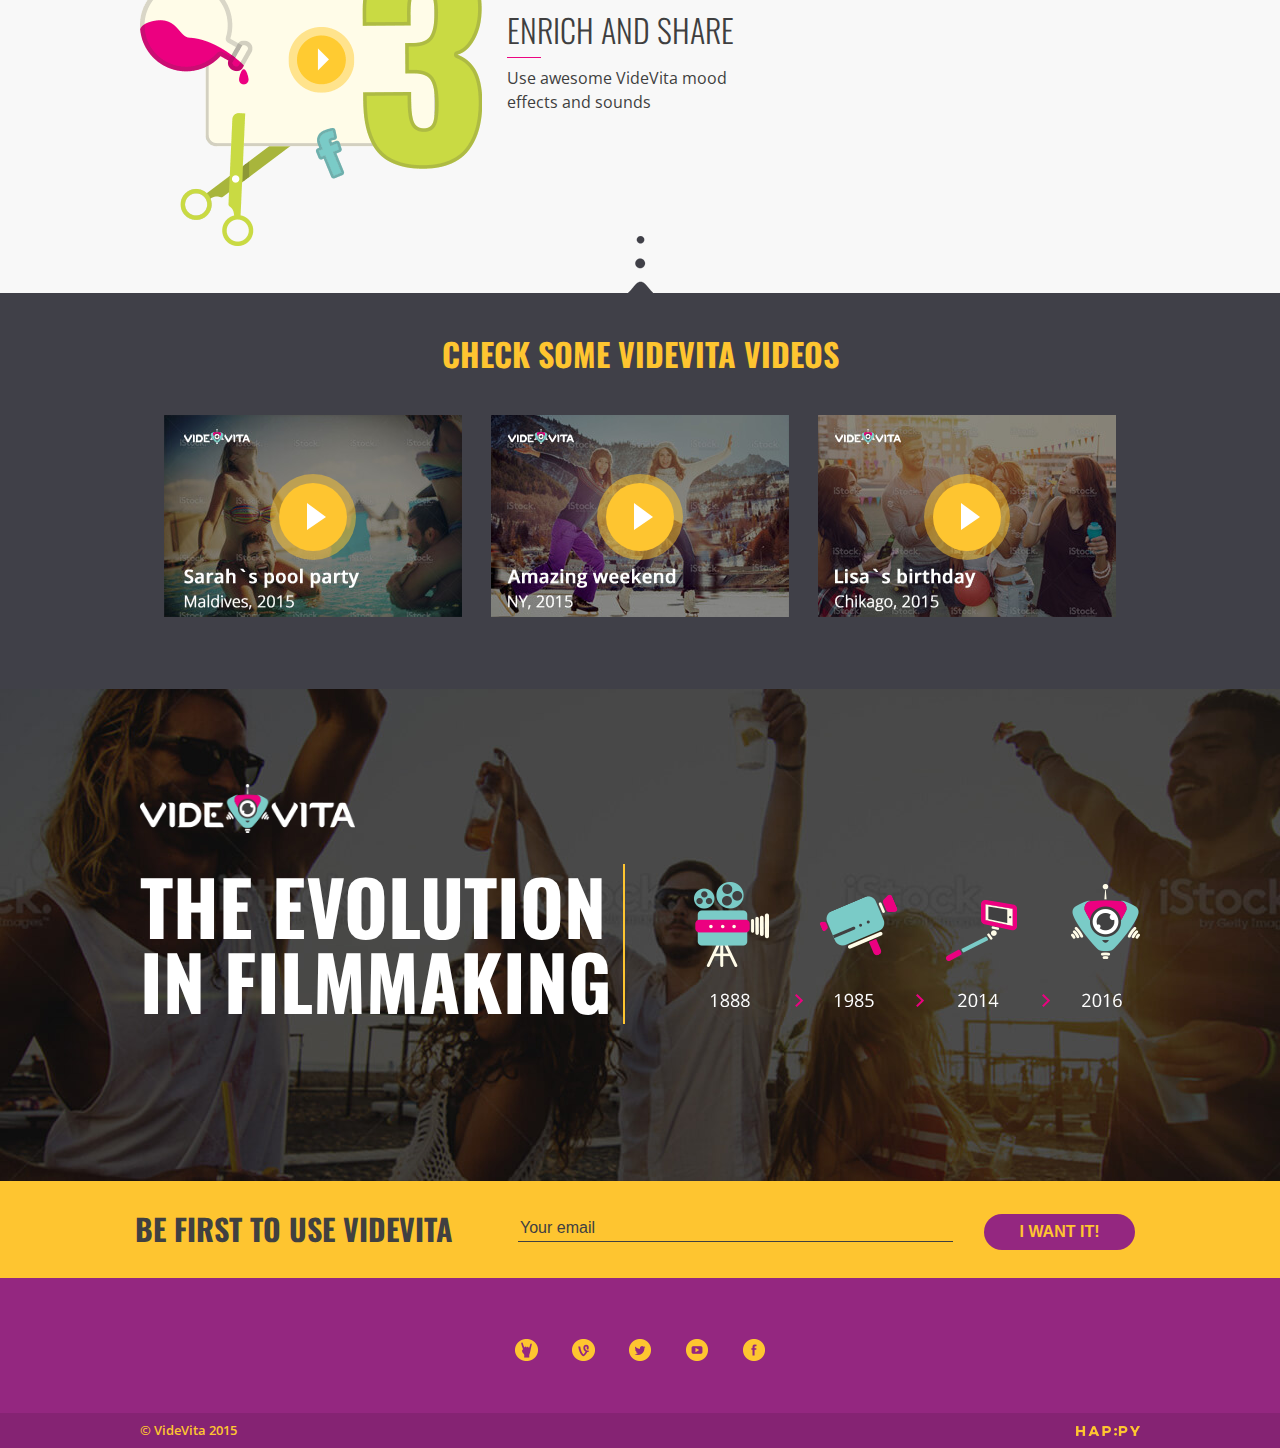
==== commit 192d045c: "evolution, ie input fix, pages bg's" ====
--- a/index.html
+++ b/index.html
@@ -185,7 +185,7 @@
 </section>
 
 <!-- EVOLUTION -->
-<section class="evolution">
+<section class="evolution youth">
 	<div class="container">
 		<div class="left left_cont">
 			<img src="img/logo.png" alt="evologo" class="evolution_logo">
--- a/css/application.css
+++ b/css/application.css
@@ -310,10 +310,10 @@
 		}
 		section.start .travel h1:before{
 			content: '';
-			width: 212px;
-			height: 223px;
-			top: -93px;
-			left: 208px;
+			width: 470px;
+			height: 235px;
+			top: -95px;
+			left: 138px;
 			position: absolute;
 			display: block;
 
@@ -343,6 +343,9 @@
 
 		background: #fec530;
 	}
+		section.footer_sendmail .input_sub{
+			width: 435px;
+		}
 		.newsletter_subscribe h2{
 			font-size: 30px;
 			color: #404041;
@@ -357,7 +360,8 @@
 			outline: none;
 			width: 340px;	
 			margin-left: 65px;
-
+			height: 28px;
+			
 			font-size: 16px;
 			color: #404041;
 			line-height: 28px;
@@ -546,13 +550,25 @@
 /* evolution */
 section.evolution{
 	height: 492px;
-
 	padding-top: 95px;
-
-	background: url('images/evolution_bg.jpg') no-repeat 50%;
-	-webkit-background-size: cover;
-	background-size: cover;
-}
+}
+	/* bg's */
+	section.evolution.youth{
+		background: url('images/evolution_bg.jpg') no-repeat 50%;
+		-webkit-background-size: cover;
+		background-size: cover;
+	}
+	section.evolution.family{
+		background: url('images/evolution_bg_family.jpg') no-repeat 50%;
+		-webkit-background-size: cover;
+		background-size: cover;
+	}
+	section.evolution.travel{
+		background: url('images/evolution_bg_travel.jpg') no-repeat 50%;
+		-webkit-background-size: cover;
+		background-size: cover;
+	}
+	/**/
 	section.evolution .evolution_logo{
 		display: block;
 		width: 215px;
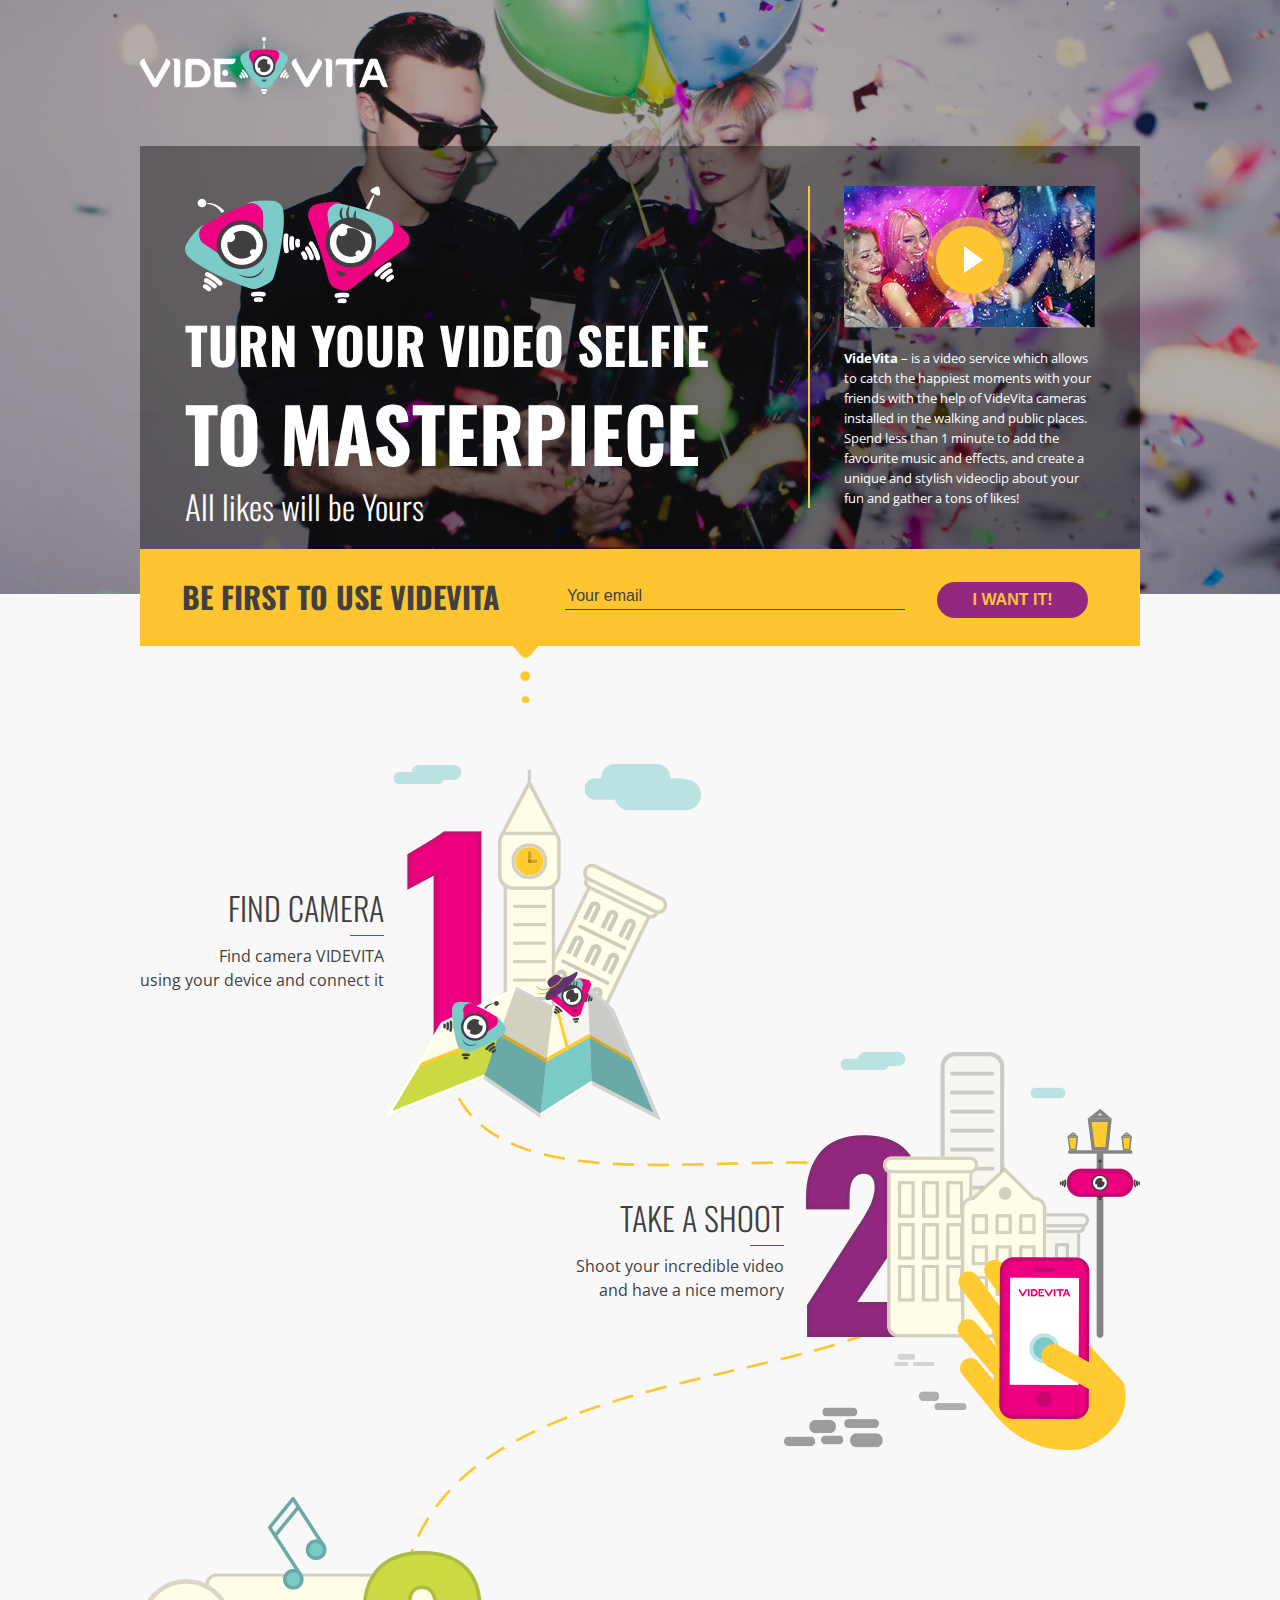
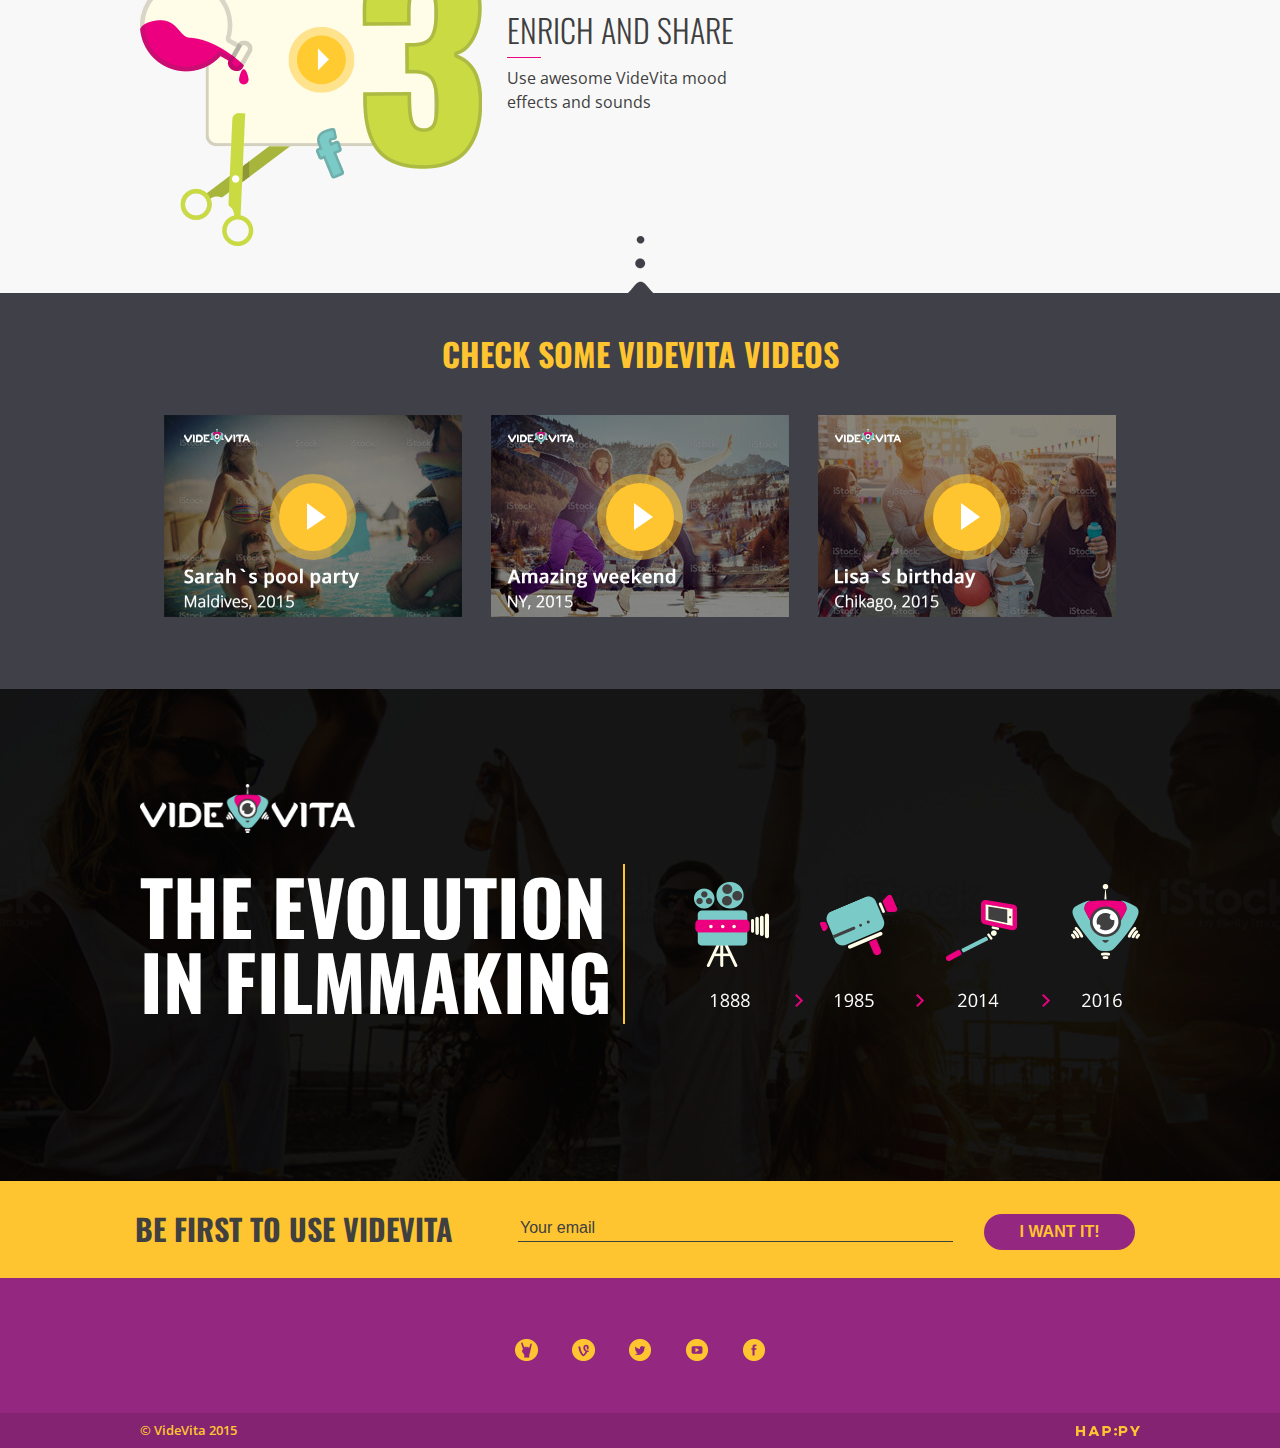
==== commit cff411ba: "new pages bgs" ====
--- a/index.html
+++ b/index.html
@@ -3,7 +3,7 @@
 <head>
 	<meta charset="UTF-8">
 	<meta content="width=device-width, initial-scale=1.0" name="viewport">
-	<title>Vide Vita</title>
+	<title>Vide Vita Youth</title>
 	<link rel="stylesheet" href="css/application.css">
 	<script src="javascript/jquery-1.11.3.min.js"></script>
 	<script src="javascript/main.js"></script>
--- a/css/application.css
+++ b/css/application.css
@@ -228,6 +228,8 @@
 #header{
 	width: 1000px;
 	margin: 0 auto;
+	position: relative;
+	z-index: 3;
 }
 	#header .logo{
 		display: block;
@@ -246,7 +248,7 @@
 	transition: background .3s ease;
 }
 	section.start#youth{
-		background: url('images/top_bg.jpg') no-repeat 50% top;
+		background: url('images/top_youth.jpg') no-repeat 50%;
 		-webkit-background-size: cover;
 		background-size: cover;
 	}
@@ -264,7 +266,7 @@
 			margin-bottom: 25px;
 		}
 	section.start#family{
-		background: url('images/top_family.jpg') no-repeat 50% top;
+		background: url('images/top_family.jpg') no-repeat 50%;
 		-webkit-background-size: cover;
 		background-size: cover;
 	}
@@ -294,7 +296,7 @@
 				margin-top: 10px;
 			}
 	section.start#travel{
-		background: url('images/top_travel.jpg') no-repeat 50% top;
+		background: url('images/top_travel.jpg') no-repeat 50%;
 		-webkit-background-size: cover;
 		background-size: cover;
 	}
@@ -396,6 +398,17 @@
 				color: #942780;
 				box-shadow: 0 0 0 2px #942780;
 			}
+	
+	section.start:before{
+		content: '';
+		height: 594px;
+		width: 100%;
+		z-index: 2;
+		position: absolute;
+		top: 0;
+		left: 0;
+		background: rgba(0,0,0, .3);
+	}
 
 	section.start .about{
 		position: relative;
@@ -403,6 +416,7 @@
 		height: 500px;
 		left: 0;
 		padding: 40px 45px;
+		z-index: 3;
 
 		background: rgba(0,0,0, .4);
 	}
@@ -551,7 +565,22 @@
 section.evolution{
 	height: 492px;
 	padding-top: 95px;
-}
+	position: relative;
+}
+	section.evolution:before{
+		content: '';
+		height: 492px;
+		width: 100%;
+		position: absolute;
+		top: 0;
+		left: 0;
+		z-index: 2;
+		background: rgba(0,0,0, .7);
+	}
+	section.evolution .container{
+		position: relative;
+		z-index: 3;
+	}
 	/* bg's */
 	section.evolution.youth{
 		background: url('images/evolution_bg.jpg') no-repeat 50%;
